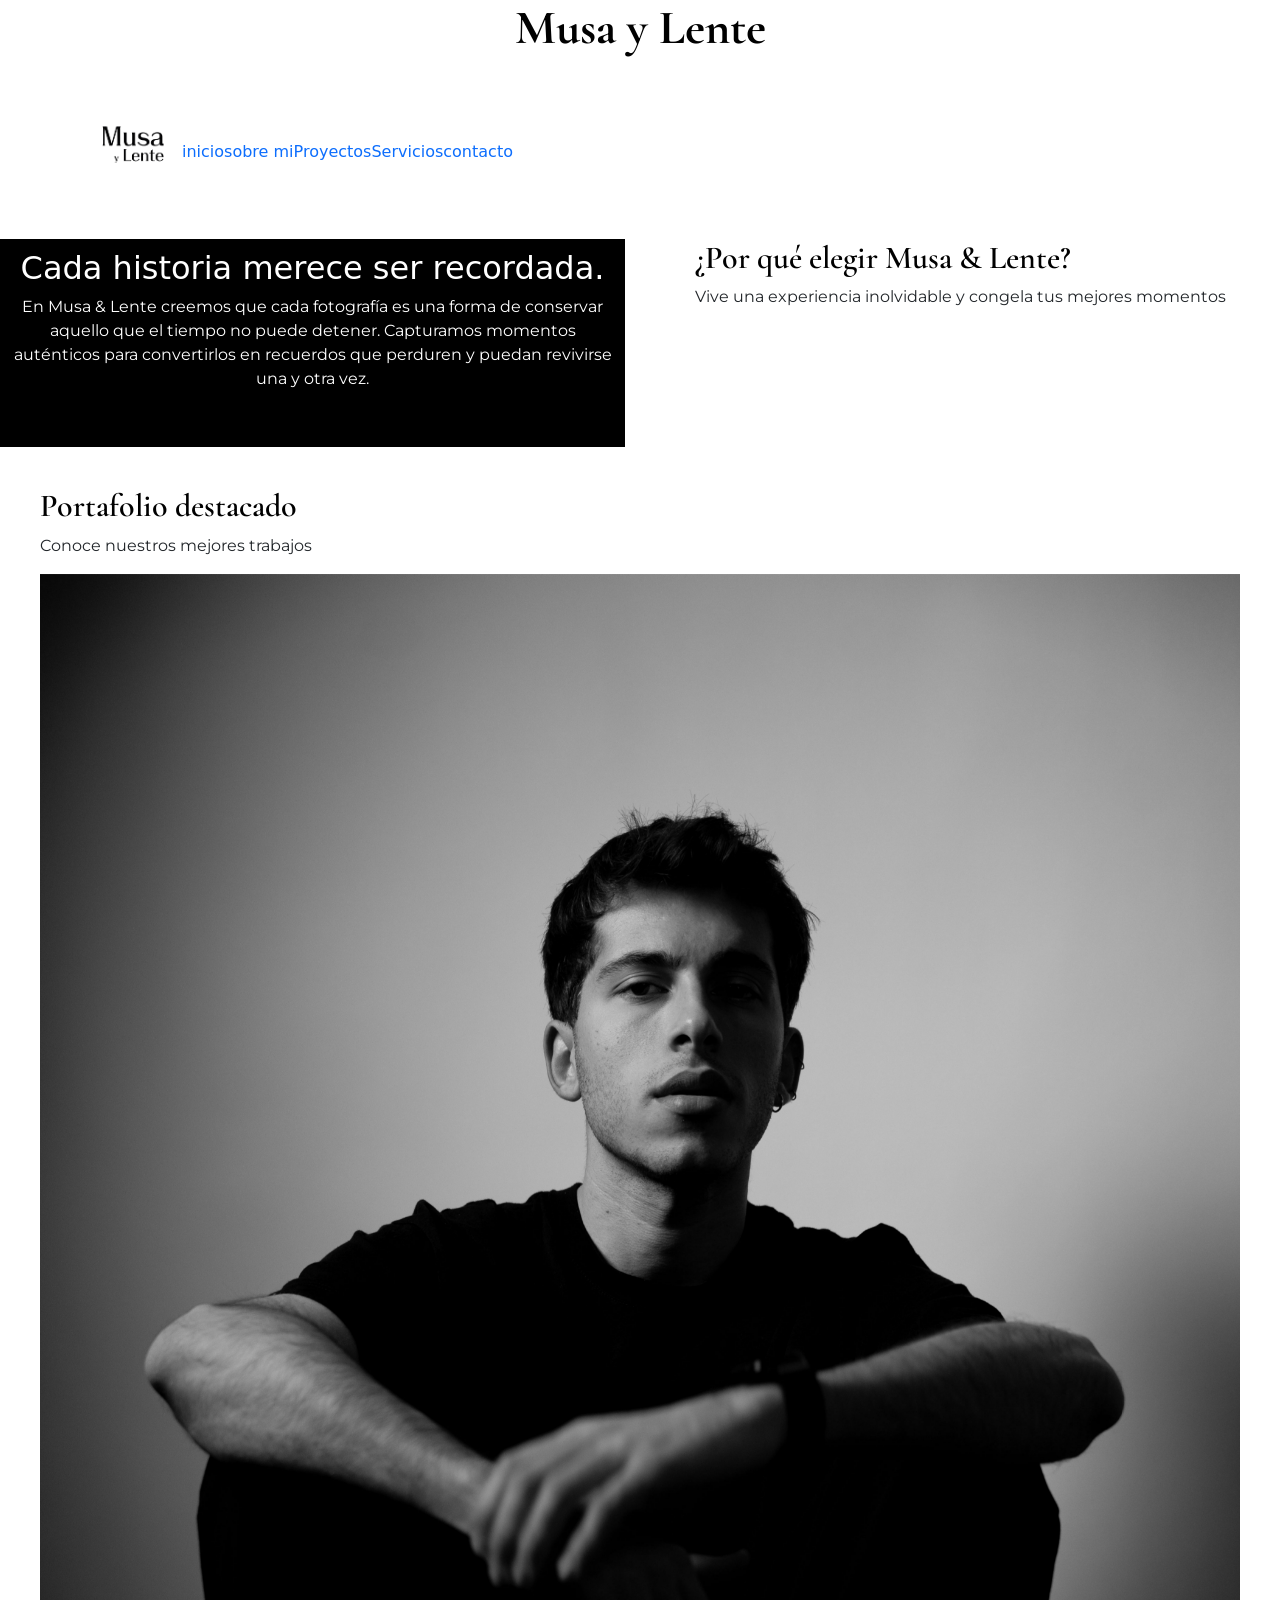
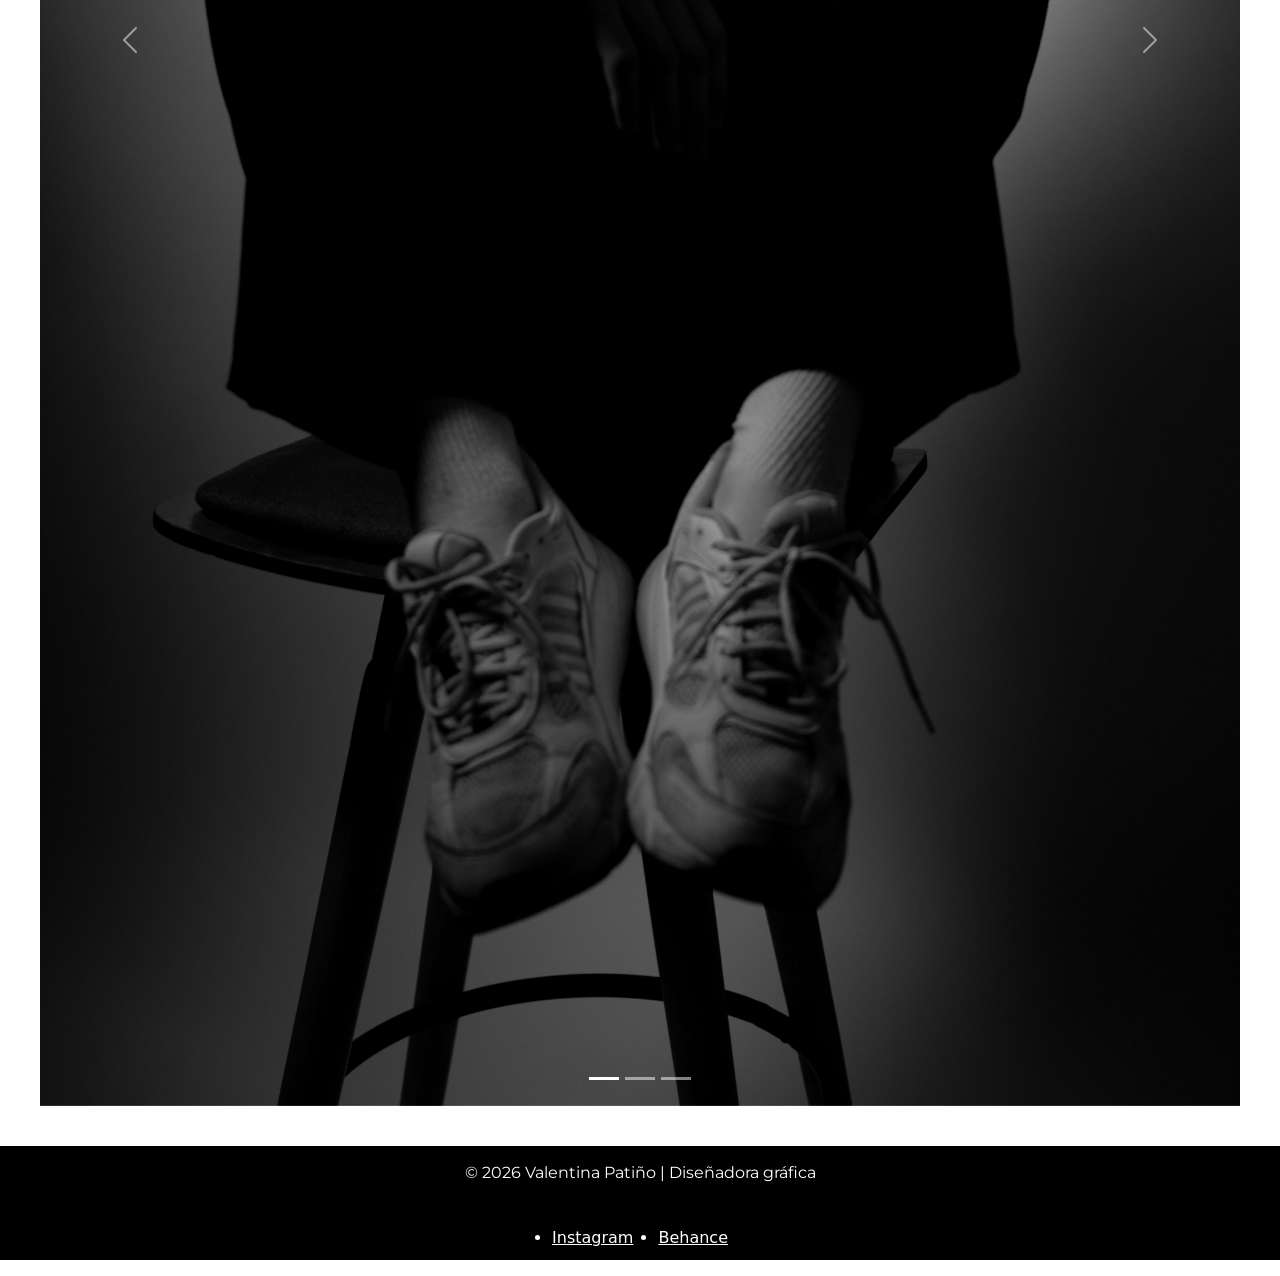
==== index.html @ d4f2c54f "feat: estructura inicial del proyecto con HTML, CSS e imagenes" ====
<!DOCTYPE html>
<html lang="en">
<head>
    <meta charset="UTF-8">
    <meta name="viewport" content="width=device-width, initial-scale=1.0">
    <title>Musa y Lente</title>
    <link rel="preconnect" href="https://fonts.googleapis.com">

    <link rel="preconnect" href="https://fonts.gstatic.com" crossorigin>

    <link href="https://fonts.googleapis.com/css2?family=Cormorant+Garamond:wght@500;700&family=Montserrat:wght@300;400;500&display=swap" rel="stylesheet">

    <link rel="stylesheet" href="css/styles.css">

      <link href="https://cdn.jsdelivr.net/npm/bootstrap@5.3.8/dist/css/bootstrap.min.css" rel="stylesheet">

</head>

<body>
     <header>
        <h1 class="titulos1">Musa y Lente</h1>

        <nav class="navegador navbar navbar-expand-lg">
    <div class="container">
        <figure>
            <img class="image-logo" src="./images/logo-png-musa-y-lente.png" alt="logotipo-musa-y-lente">
        </figure>

        <button class="navbar-toggler" type="button" data-bs-toggle="collapse" data-bs-target="#menuPrincipal" aria-controls="menuPrincipal" aria-expanded="false" aria-label="Abrir menú">
            <span class="navbar-toggler-icon"></span>
        </button>

        <div class="collapse navbar-collapse" id="menuPrincipal">
            <a class="links" href="#">inicio</a>
            <a class="links" href="pages/sobre-mi.html">sobre mi</a>
            <a class="links" href="pages/Proyectos.html">Proyectos</a>
            <a class="links" href="pages/servicios.html">Servicios</a>
            <a class="links" href="pages/contacto.html">contacto</a>
        </div>
    </div>
</nav>
    </header>

    <main class="cuerpo">
    
        <div class="filas-columnas">
            <section class="sobre-mi container">
                <h2 class="titulos2-">Cada historia merece ser recordada.</h2>

                <p class="parrafo">En Musa & Lente creemos que cada fotografía es una forma de conservar 
                aquello que el tiempo no puede detener. Capturamos momentos auténticos 
                para convertirlos en recuerdos que perduren y puedan revivirse una y otra vez.</p>
            
            </section>

            <section class="por-que">
                <h2 class="titulos2">¿Por qué elegir Musa & Lente?</h2>
                <p class="parrafo">Vive una experiencia inolvidable y congela tus mejores momentos</p>
            </section>

        </div>
        

        <section class="portafolio">
            <h2 class="titulos2">Portafolio destacado</h2>
            <p class="parrafo">Conoce nuestros mejores trabajos</p>

            <div id="carouselPortafolio" class="carousel slide" data-bs-ride="carousel">

        <div class="carousel-indicators">
            <button type="button" data-bs-target="#carouselPortafolio" data-bs-slide-to="0" class="active" aria-current="true" aria-label="Foto 1"></button>
            <button type="button" data-bs-target="#carouselPortafolio" data-bs-slide-to="1" aria-label="Foto 2"></button>
            <button type="button" data-bs-target="#carouselPortafolio" data-bs-slide-to="2" aria-label="Foto 3"></button>
        </div>

        <div class="carousel-inner">
            <div class="carousel-item active">
                <img src="./images/bootstrap/portafolio-1.jpg" class="d-block w-100" alt="Trabajo de fotografía 1">
            </div>
            <div class="carousel-item">
                <img src="./images/bootstrap/portafolio-2.jpg" class="d-block w-100" alt="Trabajo de fotografía 2">
            </div>
            <div class="carousel-item">
                <img src="./images/bootstrap/portafolio-3.jpg" class="d-block w-100" alt="Trabajo de fotografía 3">
            </div>
        </div>

        <button class="carousel-control-prev" type="button" data-bs-target="#carouselPortafolio" data-bs-slide="prev">
            <span class="carousel-control-prev-icon" aria-hidden="true"></span>
            <span class="visually-hidden">Anterior</span>
        </button>
        <button class="carousel-control-next" type="button" data-bs-target="#carouselPortafolio" data-bs-slide="next">
            <span class="carousel-control-next-icon" aria-hidden="true"></span>
            <span class="visually-hidden">Siguiente</span>
        </button>

    </div>
        </section>
        
    </main>
    
    <footer class="final">
        <p class="parrafo-footer">© 2026 Valentina Patiño | Diseñadora gráfica</p>
        
        <ul class="lista-footer">
            <li><a class="fuente" href="https://www.instagram.com/val.disenadora?igsh=cDUwOTBrMHZ0eHVt&utm_source=qr">Instagram</a></li>
            <li><a class="fuente" href="https://www.behance.net/lauravpatio">Behance</a></li>
        </ul>
    </footer>

<script src="https://cdn.jsdelivr.net/npm/bootstrap@5.3.8/dist/js/bootstrap.bundle.min.js"></script>
</body>
</html>
---- css/styles.css ----
/*selector {
    propiedad: valor
}*/

/* ===== BASE / RESET ===== */
* {
    margin: 0;
    padding: 0;
    box-sizing: border-box;
}

/* ===== HEADER / NAVBAR ===== */
.image-logo {
    width: 100px;
    height: auto;
}

.titulos1 {
    font-family: "Cormorant Garamond", serif;
    font-size: 3rem;
    font-weight: 700;
    color: #000000;
    text-align: center;
}

.navegador {
    text-align: center;
    display: flex;
    gap: 20px;
    justify-content: space-between;
    align-items: center;
    padding: 0 40px;
}

.links {
    list-style: none;
    text-decoration: none;
    transition: color 0.3s ease, background-color 0.3s ease;
}

.links:hover {
    color: #E8E2DA;
}

.links:focus {
    outline: 2px solid #E8E2DA;
    outline-offset: 2px;
}

.links:active {
    color: #000000;
}

/* ===== MAIN ===== */
.parrafo {
    font-family: "Montserrat", sans-serif;
    font-size: 1rem;
    font-weight: 400;
}

.parrafo-servicios {
    color: #FFFFFF;
    font-family: "Montserrat", sans-serif;
    font-size: 1rem;
    font-weight: 400;
}

.titulos2 {
    font-family: "Cormorant Garamond", serif;
    font-size: 2rem;
    font-weight: 600;
    color: #000000;
}

.titulos2-, .titulos2-servicios {
    color: #FFFFFF;
}

.titulos2-servicios {
    padding: 30px;
}

.titulos2serv {
    font-family: "Cormorant Garamond", serif;
    font-size: 2rem;
    font-weight: 600;
    color: #E8E2DA;
    margin: 20px;
}

.inicio-servicios {
    background-color: #E8E2DA;
}

.sobre-mi, .final {
    background-color: #000000;
    color: #FFFFFF;
}

.presentacion {
    text-align: center;
    margin: 30px;
}

.fotografa {
    background-color: #000000;
    color: #FFFFFF;
    padding: 30px;
}

.nuestra-esencia {
    margin: 20px;
}

.servicio {
    background-color: #000000;
    color: #FFFFFF;
}

.proyectos {
    text-align: center;
    margin: 50px;
}

.galeria- {
    padding: 40px;
    display: flex;
    align-items: center;
    gap: 30px;
}

.introduccion-servicios {
    text-align: center;
}

.contacto {
    text-align: center;
    margin: 30px;
}

.contactanos {
    text-align: center;
    margin: 30px;
}

.titulos3 {
    font-family: "Cormorant Garamond", serif;
    font-size: 28px;
    color: #FFFFFF;
    background-color: #000000;
}

.titulos3p {
    font-family: "Cormorant Garamond", serif;
    font-size: 28px;
    color: #FFFFFF;
    background-color: #000000;
    text-align: center;
    padding: 15px;
}

.descripcion {
    inline-size: none;
}

.image-proyecto {
    width: 300px;
    height: auto;
}

.sobre-mi, .por-que, .portafolio {
    margin-bottom: 40px;
}

.sobre-mi {
    padding: 10px 20px 40px;
    text-align: center;
}

.por-que, .portafolio {
    padding: 0 40px;
}

.formulario {
    display: flex;
    flex-direction: column;
    gap: 10px;
}

.servicio {
    margin: 40px;
    padding: 15px;
}

.filas-columnas {
    display: grid;
    grid-template-columns: 1fr;
    grid-template-areas:
        "sobre-mi"
        "por-que";
    gap: 30px;
}

.sobre-mi {
    grid-area: sobre-mi;
}

.por-que {
    grid-area: por-que;
}

.galeria- {
    display: grid;
    grid-template-columns: 1fr;
}

.body-servicios {
    background-image: linear-gradient(
        rgba(0, 0, 0, 0.8),
        rgba(0, 0, 0, 0.8)
    ), url(../images/fondo-body-page-servicios.jpg);
    background-size: cover;
    background-position: center;
    background-repeat: no-repeat;
}

.servicio {
    background-color: transparent;
    background-image: linear-gradient(180deg, #000000);
}

/* ===== FOOTER ===== */
.final {
    text-align: center;
}

.fuente {
    color: #FFFFFF;
}

.parrafo-footer {
    font-family: "Montserrat", sans-serif;
    font-size: 1rem;
    font-weight: 400;
    padding: 15px 0px;
}

.lista-footer {
    justify-content: center;
    display: flex;
    gap: 25px;
    padding: 10px 0px;
}

/* ===== MEDIA QUERIES ===== */
@media (min-width: 1024px) {
    .filas-columnas {
        grid-template-columns: 1fr 1fr;
        grid-template-areas:
            "sobre-mi por-que";
    }
}

@media (min-width: 1024px) {
    .galeria- {
        grid-template-columns: 1fr 1fr 3fr;
        grid-template-areas:
            "imagen1 imagen2 texto";
    }
    .foto-uno {
        grid-area: imagen1;
    }
    .foto-dos {
        grid-area: imagen2;
    }
    .descripcion-proyecto {
        grid-area: texto;
    }
    .descripcion-eventos {
        grid-area: texto;
    }
    .galeria-sesiones {
        grid-template-columns: 3fr 1fr 1fr;
        grid-template-areas:
            "texto imagen1 imagen2";
    }
    .descripcion-sesiones {
        grid-area: texto;
    }
    .foto-unos {
        grid-area: imagen1;
    }
    .foto-doss {
        grid-area: imagen2;
    }
}
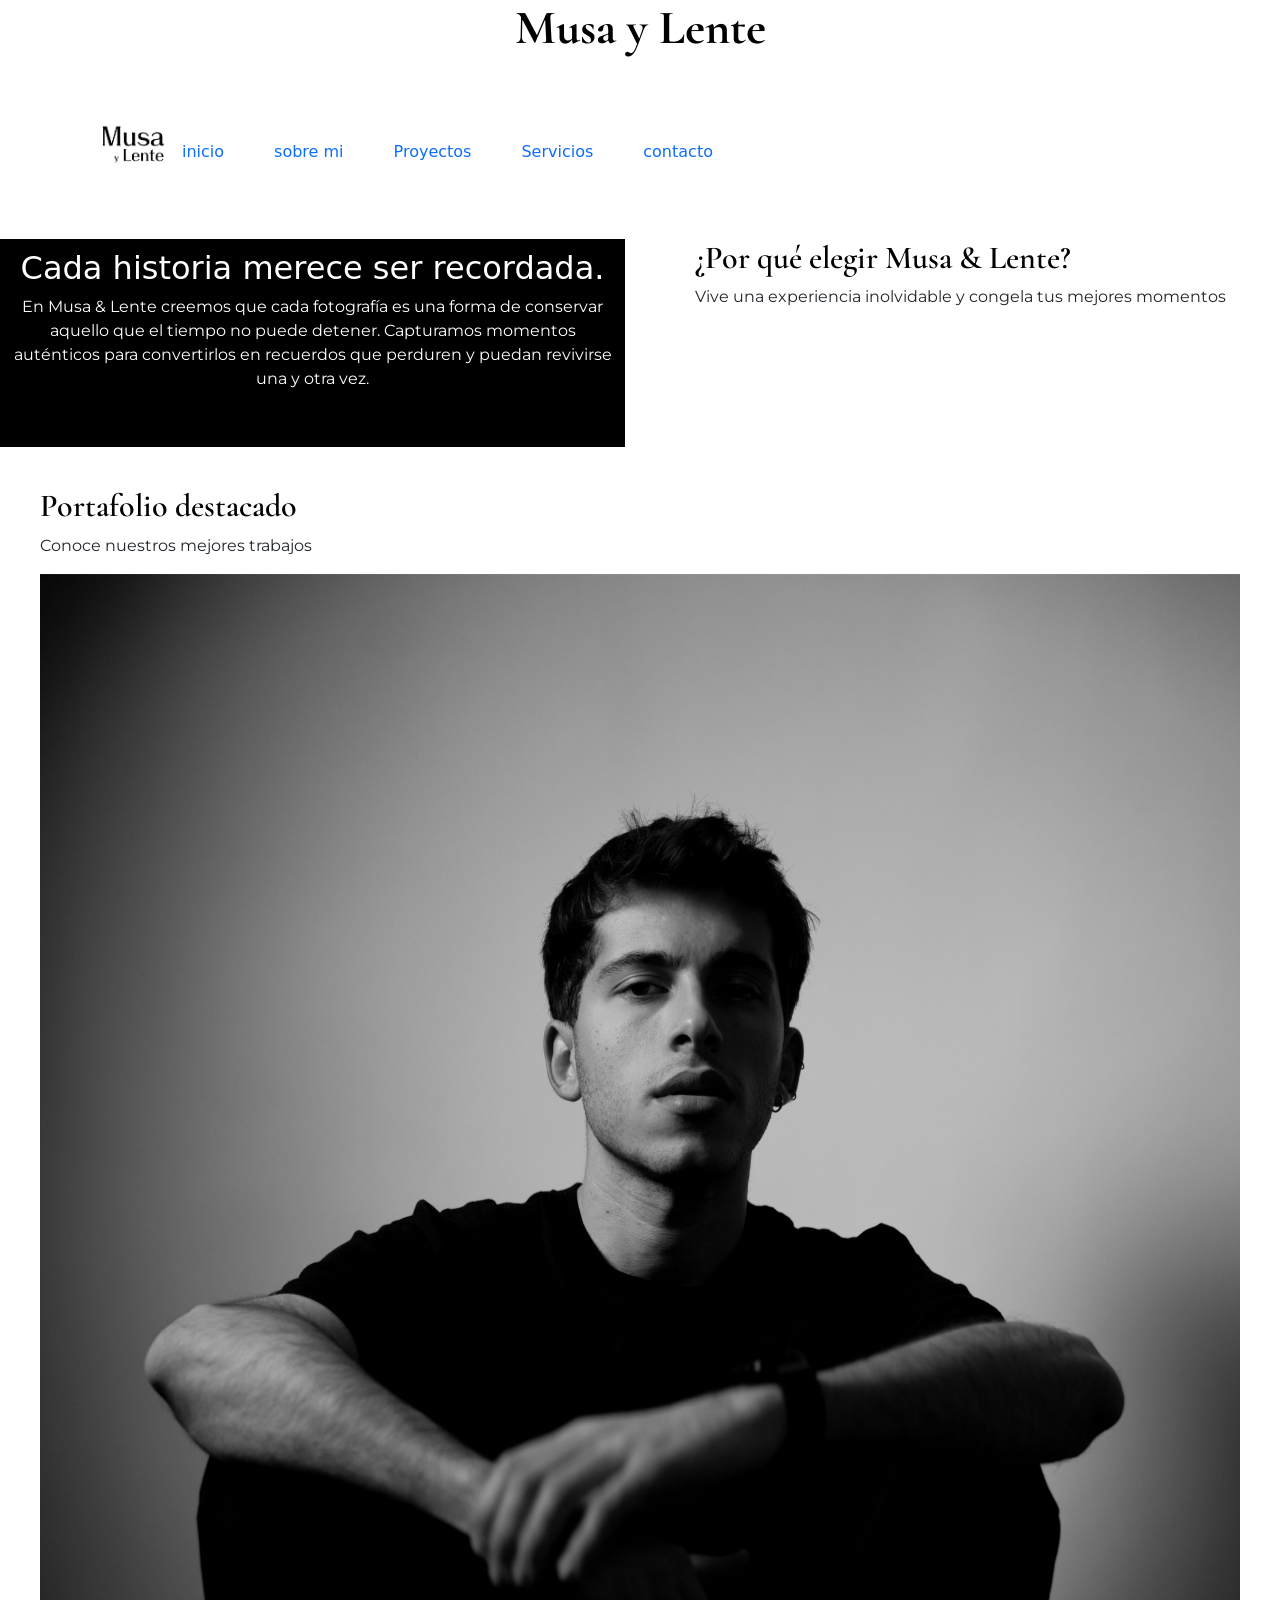
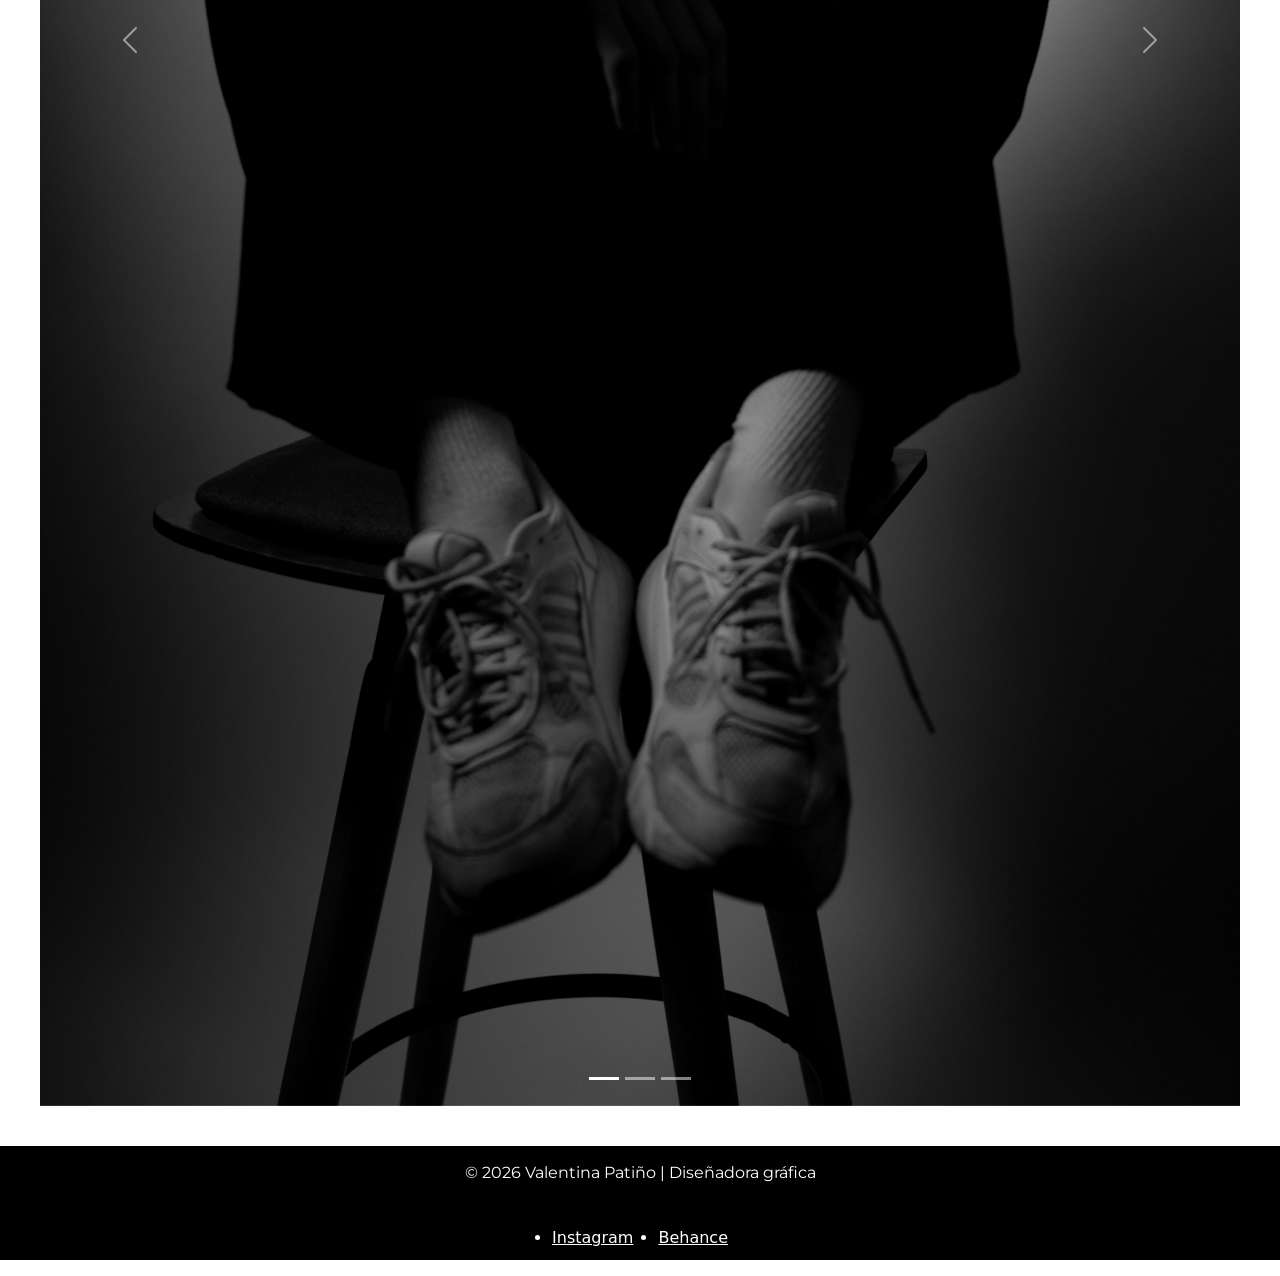
==== commit 715c4b05: "docs: agrega README con enlace al sitio publicado y corrige rutas y responsive" ====
--- a/index.html
+++ b/index.html
@@ -33,7 +33,7 @@
         <div class="collapse navbar-collapse" id="menuPrincipal">
             <a class="links" href="#">inicio</a>
             <a class="links" href="pages/sobre-mi.html">sobre mi</a>
-            <a class="links" href="pages/Proyectos.html">Proyectos</a>
+            <a class="links" href="pages/proyectos.html">Proyectos</a>
             <a class="links" href="pages/servicios.html">Servicios</a>
             <a class="links" href="pages/contacto.html">contacto</a>
         </div>
--- a/css/styles.css
+++ b/css/styles.css
@@ -250,6 +250,13 @@
     display: flex;
     gap: 25px;
     padding: 10px 0px;
+
+}
+
+.navbar-collapse {
+    display: flex;
+    gap: 50px;
+    align-items: center;
 }
 
 /* ===== MEDIA QUERIES ===== */
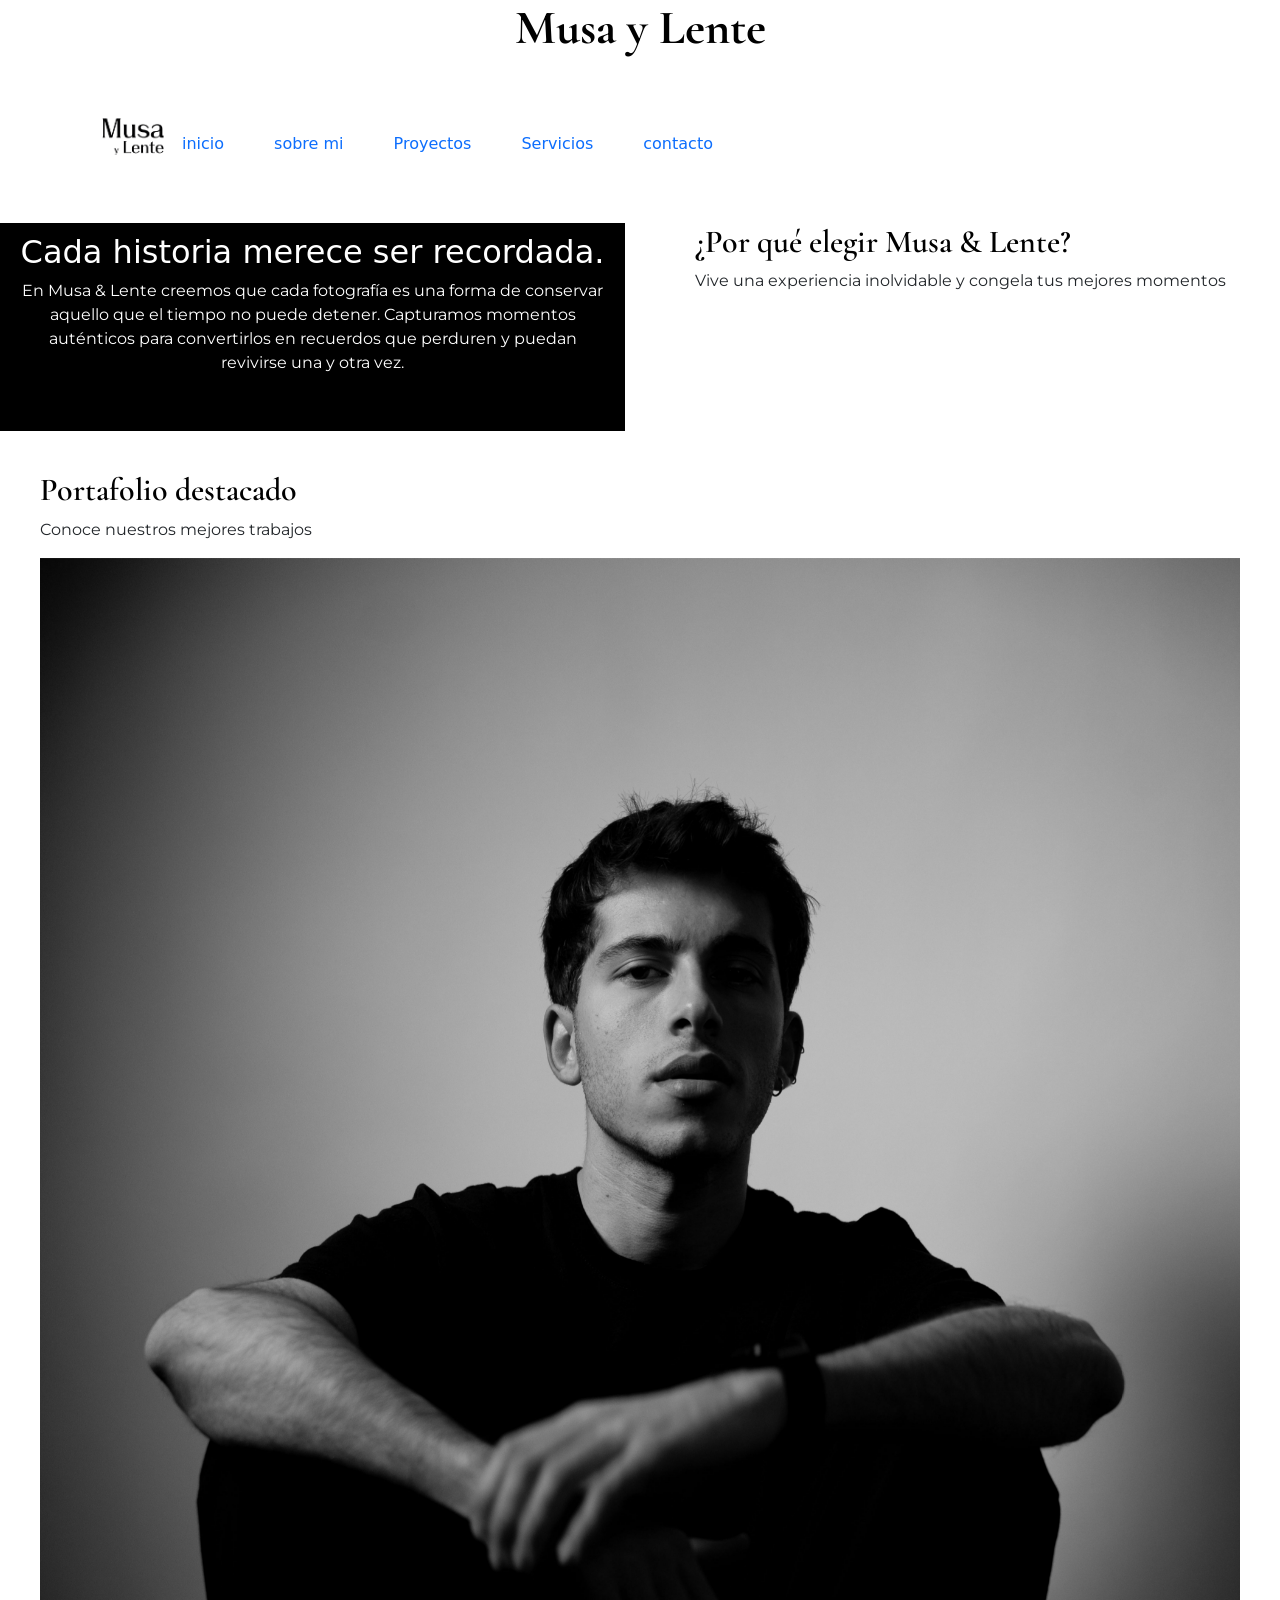
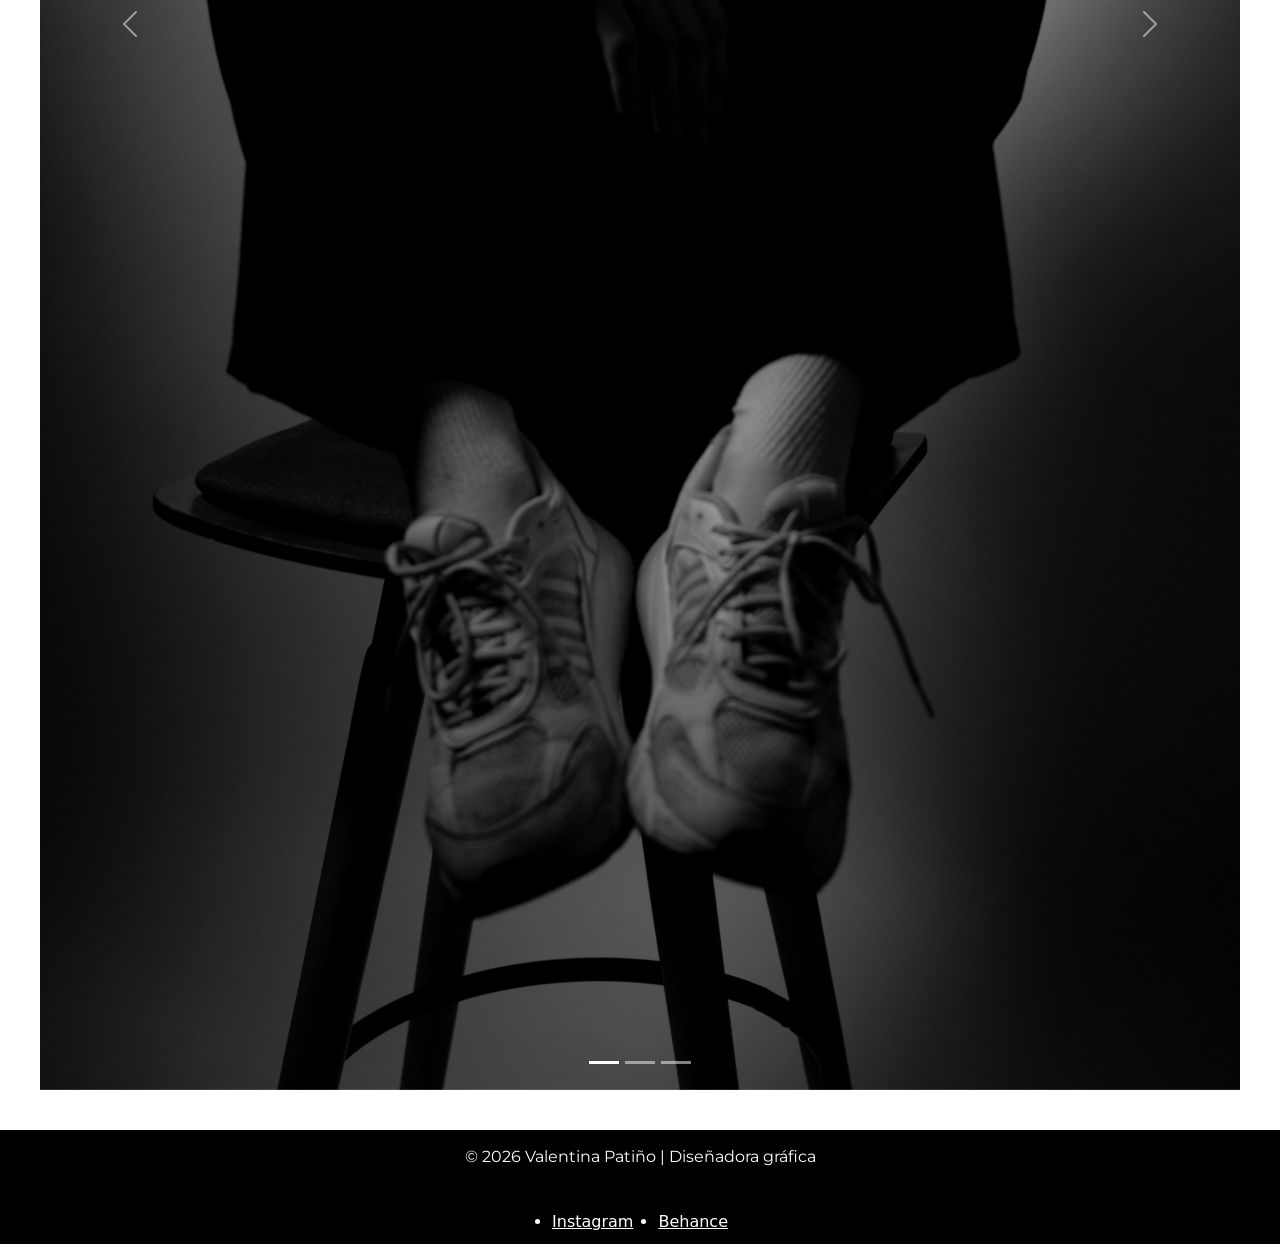
==== commit 9a83c30f: "feat: agrega animaciones con AOS y transition, mixin y extend en SCSS" ====
--- a/index.html
+++ b/index.html
@@ -1,5 +1,5 @@
 <!DOCTYPE html>
-<html lang="en">
+<html lang="es">
 <head>
     <meta charset="UTF-8">
     <meta name="viewport" content="width=device-width, initial-scale=1.0">
@@ -12,8 +12,9 @@
 
     <link rel="stylesheet" href="css/styles.css">
 
-      <link href="https://cdn.jsdelivr.net/npm/bootstrap@5.3.8/dist/css/bootstrap.min.css" rel="stylesheet">
+    <link href="https://cdn.jsdelivr.net/npm/bootstrap@5.3.8/dist/css/bootstrap.min.css" rel="stylesheet">
 
+    <link href="https://cdn.jsdelivr.net/npm/aos@2.3.1/dist/aos.css" rel="stylesheet">
 </head>
 
 <body>
@@ -44,7 +45,7 @@
     <main class="cuerpo">
     
         <div class="filas-columnas">
-            <section class="sobre-mi container">
+            <section class="sobre-mi container" data-aos="fade-up" data-aos-delay="200">
                 <h2 class="titulos2-">Cada historia merece ser recordada.</h2>
 
                 <p class="parrafo">En Musa & Lente creemos que cada fotografía es una forma de conservar 
@@ -53,7 +54,7 @@
             
             </section>
 
-            <section class="por-que">
+            <section class="por-que" data-aos="fade-up">
                 <h2 class="titulos2">¿Por qué elegir Musa & Lente?</h2>
                 <p class="parrafo">Vive una experiencia inolvidable y congela tus mejores momentos</p>
             </section>
@@ -61,7 +62,7 @@
         </div>
         
 
-        <section class="portafolio">
+        <section class="portafolio" data-aos="fade-in">
             <h2 class="titulos2">Portafolio destacado</h2>
             <p class="parrafo">Conoce nuestros mejores trabajos</p>
 
@@ -75,13 +76,13 @@
 
         <div class="carousel-inner">
             <div class="carousel-item active">
-                <img src="./images/bootstrap/portafolio-1.jpg" class="d-block w-100" alt="Trabajo de fotografía 1">
+                <img src="./images/bootstrap/portafolio-1.jpg" class="d-block w-100" alt="Trabajo de fotografía 1" data-aos="zoom-in">
             </div>
             <div class="carousel-item">
-                <img src="./images/bootstrap/portafolio-2.jpg" class="d-block w-100" alt="Trabajo de fotografía 2">
+                <img src="./images/bootstrap/portafolio-2.jpg" class="d-block w-100" alt="Trabajo de fotografía 2" data-aos="zoom-in">
             </div>
             <div class="carousel-item">
-                <img src="./images/bootstrap/portafolio-3.jpg" class="d-block w-100" alt="Trabajo de fotografía 3">
+                <img src="./images/bootstrap/portafolio-3.jpg" class="d-block w-100" alt="Trabajo de fotografía 3" data-aos="zoom-in">
             </div>
         </div>
 
@@ -109,5 +110,13 @@
     </footer>
 
 <script src="https://cdn.jsdelivr.net/npm/bootstrap@5.3.8/dist/js/bootstrap.bundle.min.js"></script>
+<script src="https://cdn.jsdelivr.net/npm/aos@2.3.1/dist/aos.js"></script>
+<script>
+    AOS.init({
+        duration: 1200,
+        easing: 'ease-in-out',
+        once: true
+    });
+</script>
 </body>
 </html>
--- a/css/styles.css
+++ b/css/styles.css
@@ -1,303 +1,250 @@
-/*selector {
-    propiedad: valor
-}*/
-
-/* ===== BASE / RESET ===== */
 * {
-    margin: 0;
-    padding: 0;
-    box-sizing: border-box;
-}
-
-/* ===== HEADER / NAVBAR ===== */
-.image-logo {
-    width: 100px;
-    height: auto;
-}
-
-.titulos1 {
-    font-family: "Cormorant Garamond", serif;
-    font-size: 3rem;
-    font-weight: 700;
-    color: #000000;
-    text-align: center;
-}
-
-.navegador {
-    text-align: center;
-    display: flex;
-    gap: 20px;
-    justify-content: space-between;
-    align-items: center;
-    padding: 0 40px;
-}
-
-.links {
-    list-style: none;
-    text-decoration: none;
-    transition: color 0.3s ease, background-color 0.3s ease;
-}
-
-.links:hover {
-    color: #E8E2DA;
-}
-
-.links:focus {
-    outline: 2px solid #E8E2DA;
-    outline-offset: 2px;
-}
-
-.links:active {
-    color: #000000;
-}
-
-/* ===== MAIN ===== */
+  margin: 0;
+  padding: 0;
+  box-sizing: border-box;
+}
+
+.titulos2 {
+  font-family: "Cormorant Garamond", serif;
+  font-size: 2rem;
+  font-weight: 600;
+  color: #000000;
+}
+
+.titulos2-, .titulos2-servicios {
+  color: #FFFFFF;
+}
+
+.titulos2-servicios {
+  padding: 30px;
+}
+
+.titulos2serv {
+  font-family: "Cormorant Garamond", serif;
+  font-size: 2rem;
+  font-weight: 600;
+  color: #E8E2DA;
+  margin: 20px;
+}
+
+.titulos3 {
+  font-family: "Cormorant Garamond", serif;
+  font-size: 28px;
+  color: #FFFFFF;
+  background-color: #000000;
+}
+
+.titulos3p {
+  font-family: "Cormorant Garamond", serif;
+  font-size: 28px;
+  color: #FFFFFF;
+  background-color: #000000;
+  text-align: center;
+  padding: 15px;
+}
+
 .parrafo {
-    font-family: "Montserrat", sans-serif;
-    font-size: 1rem;
-    font-weight: 400;
+  font-family: "Montserrat", sans-serif;
+  font-size: 1rem;
+  font-weight: 400;
 }
 
 .parrafo-servicios {
-    color: #FFFFFF;
-    font-family: "Montserrat", sans-serif;
-    font-size: 1rem;
-    font-weight: 400;
-}
-
-.titulos2 {
-    font-family: "Cormorant Garamond", serif;
-    font-size: 2rem;
-    font-weight: 600;
-    color: #000000;
-}
-
-.titulos2-, .titulos2-servicios {
-    color: #FFFFFF;
-}
-
-.titulos2-servicios {
-    padding: 30px;
-}
-
-.titulos2serv {
-    font-family: "Cormorant Garamond", serif;
-    font-size: 2rem;
-    font-weight: 600;
-    color: #E8E2DA;
-    margin: 20px;
-}
-
-.inicio-servicios {
-    background-color: #E8E2DA;
-}
-
-.sobre-mi, .final {
-    background-color: #000000;
-    color: #FFFFFF;
-}
-
-.presentacion {
-    text-align: center;
-    margin: 30px;
-}
-
-.fotografa {
-    background-color: #000000;
-    color: #FFFFFF;
-    padding: 30px;
+  color: #FFFFFF;
+  font-family: "Montserrat", sans-serif;
+  font-size: 1rem;
+  font-weight: 400;
+}
+
+header .titulos1 {
+  font-family: "Cormorant Garamond", serif;
+  font-size: 3rem;
+  font-weight: 700;
+  color: #000000;
+  text-align: center;
+  background-color: transparent;
+}
+header.inicio-servicios {
+  background-color: #E8E2DA;
+}
+header .navegador {
+  text-align: center;
+  display: flex;
+  gap: 20px;
+  justify-content: space-between;
+  align-items: center;
+  padding: 0 40px;
+}
+header .navegador .image-logo {
+  width: 100px;
+  height: auto;
+}
+header .navegador .navbar-collapse {
+  display: flex;
+  gap: 50px;
+  align-items: center;
+}
+header .navegador .links {
+  list-style: none;
+  text-decoration: none;
+  transition: color 0.3s ease, background-color 0.3s ease;
+}
+header .navegador .links:hover {
+  color: #E8E2DA;
+}
+header .navegador .links:focus {
+  outline: 2px solid #E8E2DA;
+  outline-offset: 2px;
+}
+header .navegador .links:active {
+  color: #000000;
+}
+
+main .filas-columnas {
+  display: grid;
+  grid-template-columns: 1fr;
+  grid-template-areas: "sobre-mi" "por-que";
+  gap: 30px;
+}
+main .filas-columnas .sobre-mi {
+  grid-area: sobre-mi;
+}
+main .filas-columnas .por-que {
+  grid-area: por-que;
+}
+@media (min-width: 1024px) {
+  main .filas-columnas {
+    grid-template-columns: 1fr 1fr;
+    grid-template-areas: "sobre-mi por-que";
+  }
+}
+main .sobre-mi {
+  background-color: #000000;
+  color: #FFFFFF;
+  padding: 10px 20px 40px;
+  text-align: center;
+  margin-bottom: 40px;
+}
+main .por-que {
+  padding: 0 40px;
+  margin-bottom: 40px;
+}
+main .portafolio {
+  padding: 0 40px;
+  margin-bottom: 40px;
+}
+main .galeria- {
+  display: grid;
+  grid-template-columns: 1fr;
+  padding: 40px;
+  gap: 30px;
+  align-items: center;
+}
+@media (min-width: 1024px) {
+  main .galeria- {
+    grid-template-columns: 1fr 1fr 3fr;
+    grid-template-areas: "imagen1 imagen2 texto";
+  }
+  main .galeria- .foto-uno {
+    grid-area: imagen1;
+  }
+  main .galeria- .foto-dos {
+    grid-area: imagen2;
+  }
+  main .galeria- .descripcion-proyecto {
+    grid-area: texto;
+  }
+  main .galeria- .descripcion-eventos {
+    grid-area: texto;
+  }
+}
+@media (min-width: 1024px) {
+  main .galeria-sesiones {
+    grid-template-columns: 3fr 1fr 1fr;
+    grid-template-areas: "texto imagen1 imagen2";
+  }
+  main .galeria-sesiones .descripcion-sesiones {
+    grid-area: texto;
+  }
+  main .galeria-sesiones .foto-unos {
+    grid-area: imagen1;
+  }
+  main .galeria-sesiones .foto-doss {
+    grid-area: imagen2;
+  }
+}
+main .descripcion {
+  inline-size: none;
+}
+main.body-servicios {
+  background-image: linear-gradient(rgba(0, 0, 0, 0.8), rgba(0, 0, 0, 0.8)), url(../images/fondo-body-page-servicios.jpg);
+  background-size: cover;
+  background-position: center;
+  background-repeat: no-repeat;
+}
+main .fotografa {
+  background-color: #000000;
+  color: #FFFFFF;
+  padding: 30px;
+}
+main .formulario {
+  display: flex;
+  flex-direction: column;
+  gap: 10px;
+}
+
+footer {
+  background-color: #000000;
+  color: #FFFFFF;
+  text-align: center;
+}
+footer .fuente {
+  color: #FFFFFF;
+}
+footer .lista-footer {
+  justify-content: center;
+  display: flex;
+  gap: 25px;
+  padding: 10px 0px;
+}
+footer .parrafo-footer {
+  font-family: "Montserrat", sans-serif;
+  font-size: 1rem;
+  font-weight: 400;
+  padding: 15px 0px;
+}
+
+.presentacion,
+.proyectos,
+.contacto,
+.contactanos {
+  text-align: center;
+  margin: 30px;
+}
+
+.proyectos {
+  margin: 50px;
 }
 
 .nuestra-esencia {
-    margin: 20px;
+  margin: 20px;
+}
+
+.introduccion-servicios {
+  text-align: center;
 }
 
 .servicio {
-    background-color: #000000;
-    color: #FFFFFF;
-}
-
-.proyectos {
-    text-align: center;
-    margin: 50px;
-}
-
-.galeria- {
-    padding: 40px;
-    display: flex;
-    align-items: center;
-    gap: 30px;
-}
-
-.introduccion-servicios {
-    text-align: center;
-}
-
-.contacto {
-    text-align: center;
-    margin: 30px;
-}
-
-.contactanos {
-    text-align: center;
-    margin: 30px;
-}
-
-.titulos3 {
-    font-family: "Cormorant Garamond", serif;
-    font-size: 28px;
-    color: #FFFFFF;
-    background-color: #000000;
-}
-
-.titulos3p {
-    font-family: "Cormorant Garamond", serif;
-    font-size: 28px;
-    color: #FFFFFF;
-    background-color: #000000;
-    text-align: center;
-    padding: 15px;
-}
-
-.descripcion {
-    inline-size: none;
+  background-color: transparent;
+  background-image: linear-gradient(180deg, #000000);
+  color: #FFFFFF;
+  margin: 40px;
+  padding: 15px;
 }
 
 .image-proyecto {
-    width: 300px;
-    height: auto;
-}
-
-.sobre-mi, .por-que, .portafolio {
-    margin-bottom: 40px;
-}
-
-.sobre-mi {
-    padding: 10px 20px 40px;
-    text-align: center;
-}
-
-.por-que, .portafolio {
-    padding: 0 40px;
-}
-
-.formulario {
-    display: flex;
-    flex-direction: column;
-    gap: 10px;
-}
-
-.servicio {
-    margin: 40px;
-    padding: 15px;
-}
-
-.filas-columnas {
-    display: grid;
-    grid-template-columns: 1fr;
-    grid-template-areas:
-        "sobre-mi"
-        "por-que";
-    gap: 30px;
-}
-
-.sobre-mi {
-    grid-area: sobre-mi;
-}
-
-.por-que {
-    grid-area: por-que;
-}
-
-.galeria- {
-    display: grid;
-    grid-template-columns: 1fr;
-}
-
-.body-servicios {
-    background-image: linear-gradient(
-        rgba(0, 0, 0, 0.8),
-        rgba(0, 0, 0, 0.8)
-    ), url(../images/fondo-body-page-servicios.jpg);
-    background-size: cover;
-    background-position: center;
-    background-repeat: no-repeat;
-}
-
-.servicio {
-    background-color: transparent;
-    background-image: linear-gradient(180deg, #000000);
-}
-
-/* ===== FOOTER ===== */
-.final {
-    text-align: center;
-}
-
-.fuente {
-    color: #FFFFFF;
-}
-
-.parrafo-footer {
-    font-family: "Montserrat", sans-serif;
-    font-size: 1rem;
-    font-weight: 400;
-    padding: 15px 0px;
-}
-
-.lista-footer {
-    justify-content: center;
-    display: flex;
-    gap: 25px;
-    padding: 10px 0px;
-
-}
-
-.navbar-collapse {
-    display: flex;
-    gap: 50px;
-    align-items: center;
-}
-
-/* ===== MEDIA QUERIES ===== */
-@media (min-width: 1024px) {
-    .filas-columnas {
-        grid-template-columns: 1fr 1fr;
-        grid-template-areas:
-            "sobre-mi por-que";
-    }
-}
-
-@media (min-width: 1024px) {
-    .galeria- {
-        grid-template-columns: 1fr 1fr 3fr;
-        grid-template-areas:
-            "imagen1 imagen2 texto";
-    }
-    .foto-uno {
-        grid-area: imagen1;
-    }
-    .foto-dos {
-        grid-area: imagen2;
-    }
-    .descripcion-proyecto {
-        grid-area: texto;
-    }
-    .descripcion-eventos {
-        grid-area: texto;
-    }
-    .galeria-sesiones {
-        grid-template-columns: 3fr 1fr 1fr;
-        grid-template-areas:
-            "texto imagen1 imagen2";
-    }
-    .descripcion-sesiones {
-        grid-area: texto;
-    }
-    .foto-unos {
-        grid-area: imagen1;
-    }
-    .foto-doss {
-        grid-area: imagen2;
-    }
-}+  width: 300px;
+  height: auto;
+}
+
+/*# sourceMappingURL=styles.css.map */
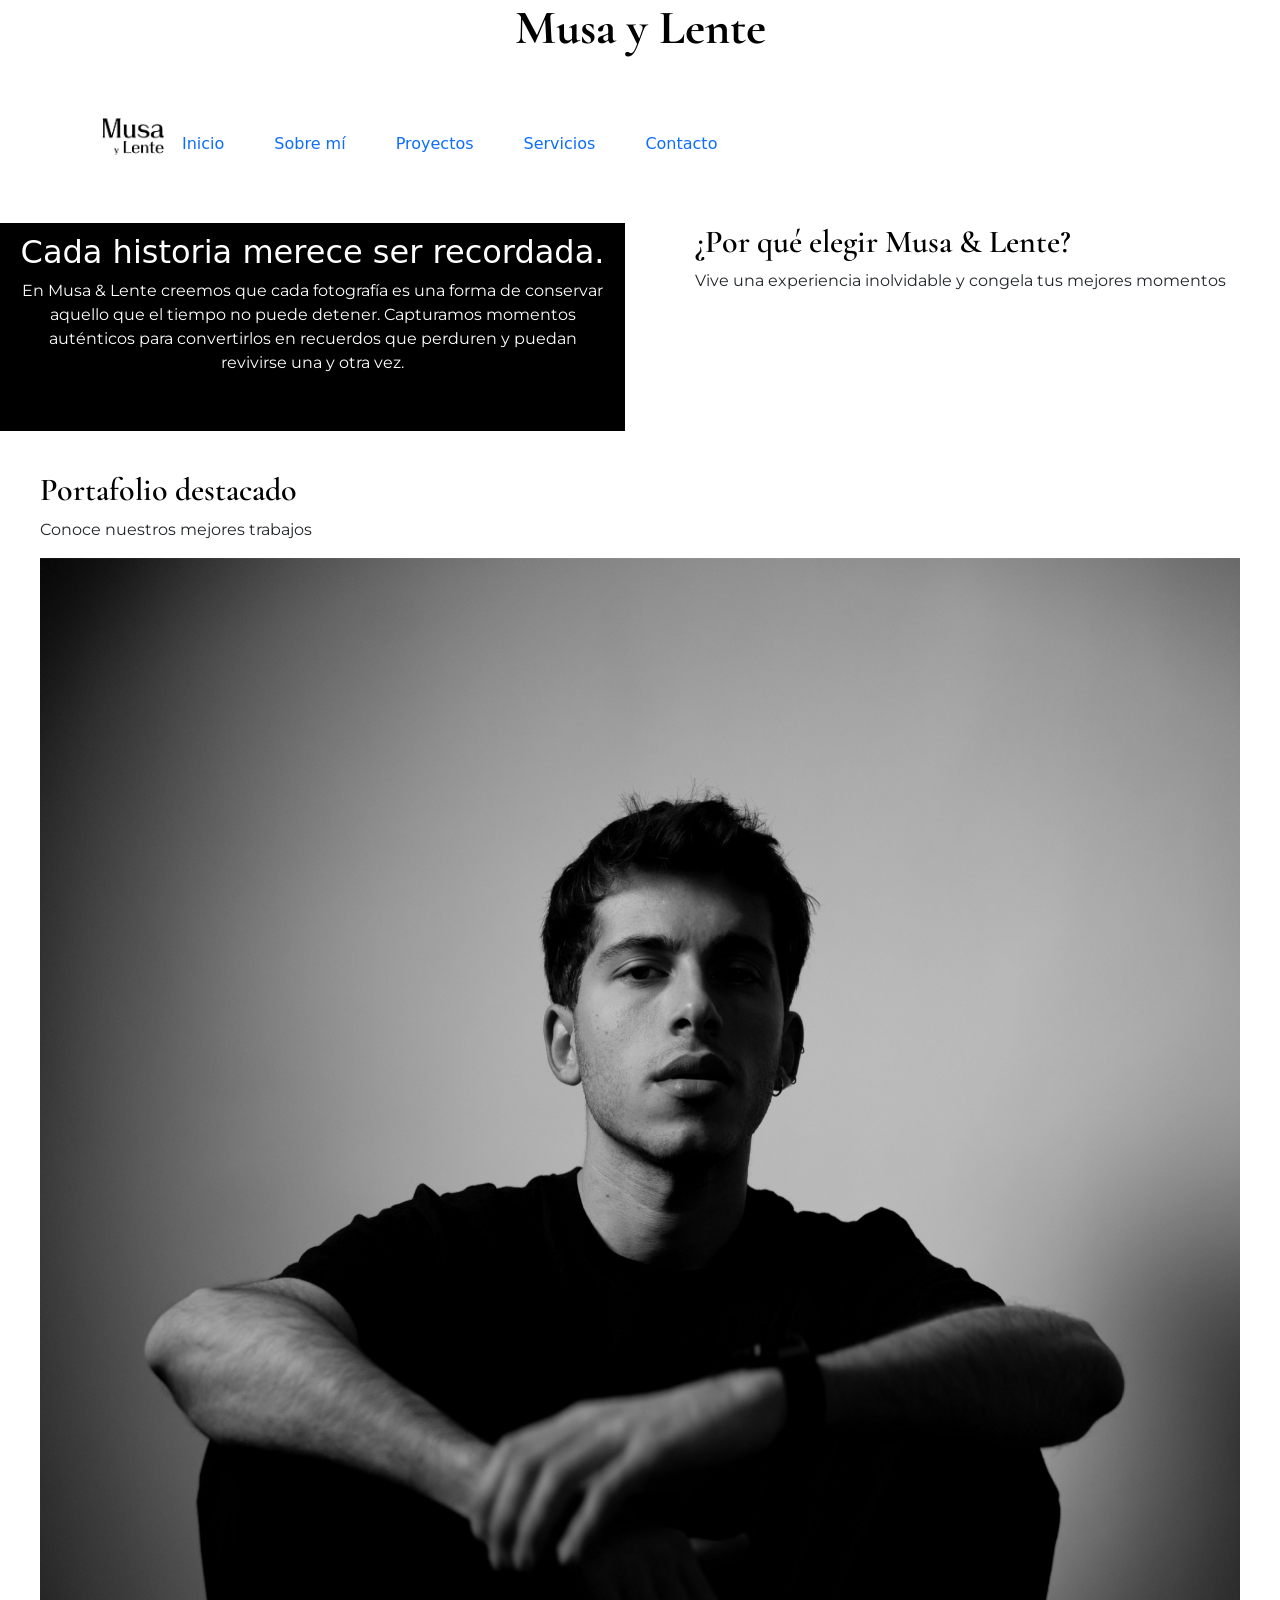
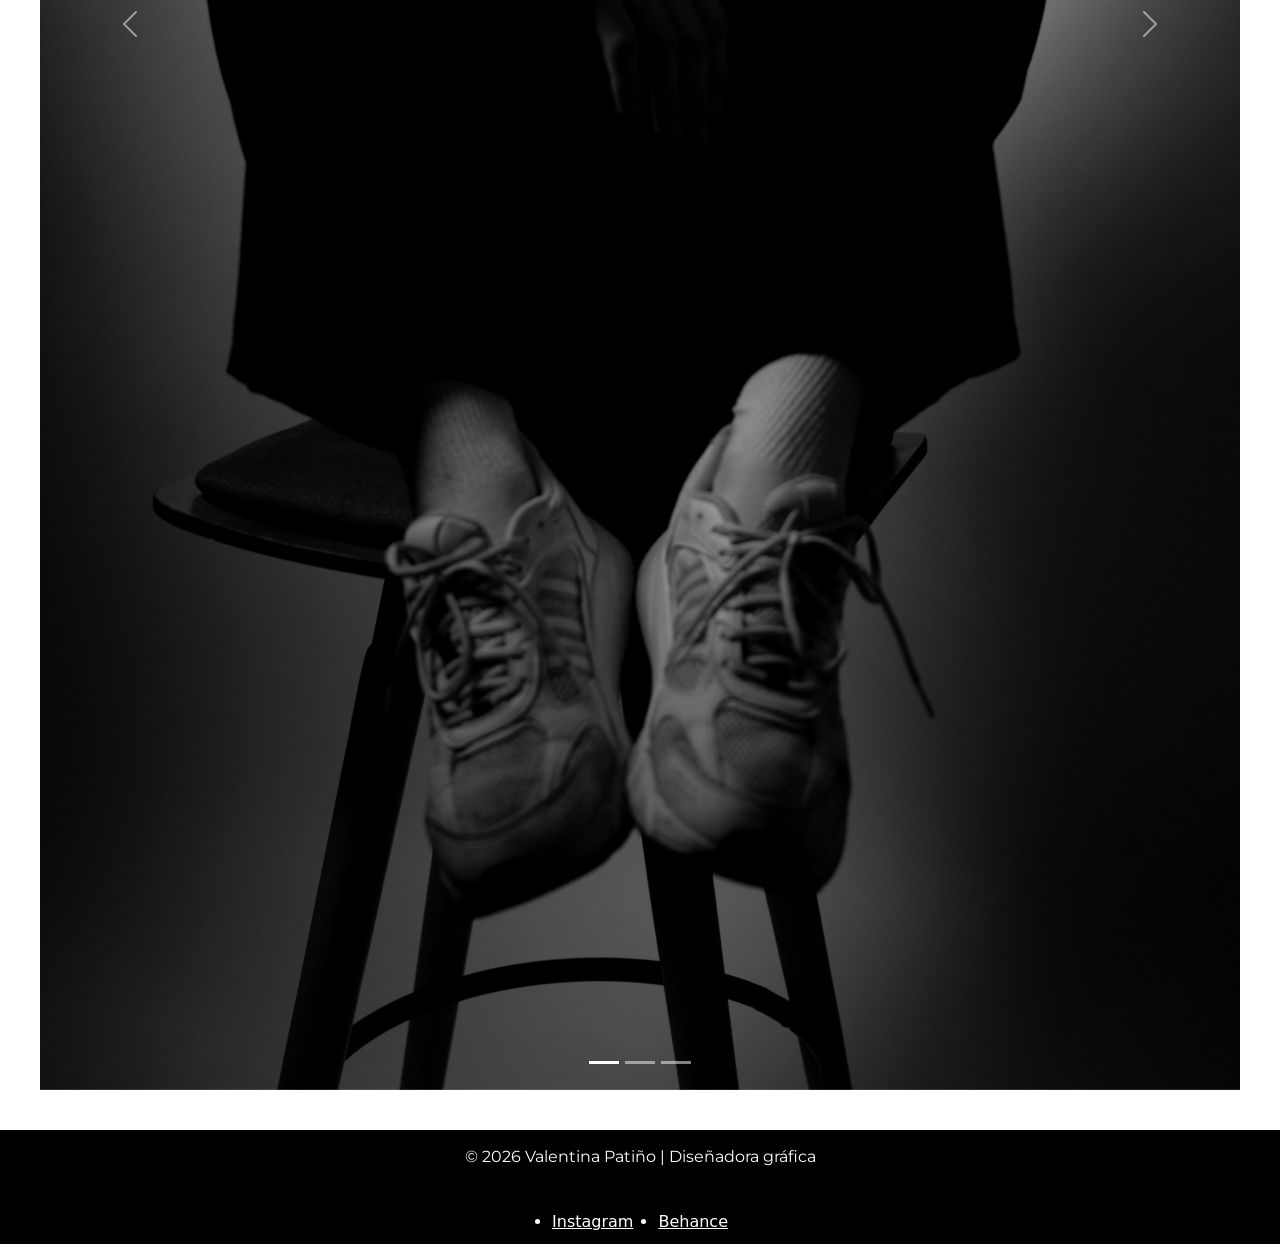
==== commit dbe8f74d: "fix: agrega meta charset y viewport, unifica nav, ajusta carrusel y formulario" ====
--- a/index.html
+++ b/index.html
@@ -10,7 +10,7 @@
 
     <link href="https://fonts.googleapis.com/css2?family=Cormorant+Garamond:wght@500;700&family=Montserrat:wght@300;400;500&display=swap" rel="stylesheet">
 
-    <link rel="stylesheet" href="css/styles.css">
+    <link rel="stylesheet" href="styles/styles.css">
 
     <link href="https://cdn.jsdelivr.net/npm/bootstrap@5.3.8/dist/css/bootstrap.min.css" rel="stylesheet">
 
@@ -24,7 +24,7 @@
         <nav class="navegador navbar navbar-expand-lg">
     <div class="container">
         <figure>
-            <img class="image-logo" src="./images/logo-png-musa-y-lente.png" alt="logotipo-musa-y-lente">
+            <img class="image-logo" src="./assets/logo-png-musa-y-lente.png" alt="logotipo-musa-y-lente">
         </figure>
 
         <button class="navbar-toggler" type="button" data-bs-toggle="collapse" data-bs-target="#menuPrincipal" aria-controls="menuPrincipal" aria-expanded="false" aria-label="Abrir menú">
@@ -32,11 +32,11 @@
         </button>
 
         <div class="collapse navbar-collapse" id="menuPrincipal">
-            <a class="links" href="#">inicio</a>
-            <a class="links" href="pages/sobre-mi.html">sobre mi</a>
-            <a class="links" href="pages/proyectos.html">Proyectos</a>
-            <a class="links" href="pages/servicios.html">Servicios</a>
-            <a class="links" href="pages/contacto.html">contacto</a>
+            <a class="links" href="./index.html">Inicio</a>
+            <a class="links" href="/pages/sobre-mi.html">Sobre mí</a>
+            <a class="links" href="/pages/proyectos.html">Proyectos</a>
+            <a class="links" href="/pages/servicios.html">Servicios</a>
+            <a class="links" href="/pages/contacto.html">Contacto</a>
         </div>
     </div>
 </nav>
@@ -76,13 +76,13 @@
 
         <div class="carousel-inner">
             <div class="carousel-item active">
-                <img src="./images/bootstrap/portafolio-1.jpg" class="d-block w-100" alt="Trabajo de fotografía 1" data-aos="zoom-in">
+                <img src="./assets/bootstrap/retrato-editorial.jpg" class="d-block w-100" alt="Retrato editorial con iluminación dramática" data-aos="zoom-in">
             </div>
             <div class="carousel-item">
-                <img src="./images/bootstrap/portafolio-2.jpg" class="d-block w-100" alt="Trabajo de fotografía 2" data-aos="zoom-in">
+                <img src="./assets/bootstrap/fotografia-motociclista-destacada.jpg" class="d-block w-100" alt="Fotografía de motociclista en tono rojos" data-aos="zoom-in">
             </div>
             <div class="carousel-item">
-                <img src="./images/bootstrap/portafolio-3.jpg" class="d-block w-100" alt="Trabajo de fotografía 3" data-aos="zoom-in">
+                <img src="./assets/bootstrap/fotografia-evento-destacada.jpg" class="d-block w-100" alt="Fotografía de evento social capturando un momento espontáneo" data-aos="zoom-in">
             </div>
         </div>
 
--- a/styles/styles.css
+++ b/styles/styles.css
@@ -0,0 +1,250 @@
+* {
+  margin: 0;
+  padding: 0;
+  box-sizing: border-box;
+}
+
+.titulos2 {
+  font-family: "Cormorant Garamond", serif;
+  font-size: 2rem;
+  font-weight: 600;
+  color: #000000;
+}
+
+.titulos2-, .titulos2-servicios {
+  color: #FFFFFF;
+}
+
+.titulos2-servicios {
+  padding: 30px;
+}
+
+.titulos2serv {
+  font-family: "Cormorant Garamond", serif;
+  font-size: 2rem;
+  font-weight: 600;
+  color: #E8E2DA;
+  margin: 20px;
+}
+
+.titulos3 {
+  font-family: "Cormorant Garamond", serif;
+  font-size: 28px;
+  color: #FFFFFF;
+  background-color: #000000;
+}
+
+.titulos3p {
+  font-family: "Cormorant Garamond", serif;
+  font-size: 28px;
+  color: #FFFFFF;
+  background-color: #000000;
+  text-align: center;
+  padding: 15px;
+}
+
+.parrafo {
+  font-family: "Montserrat", sans-serif;
+  font-size: 1rem;
+  font-weight: 400;
+}
+
+.parrafo-servicios {
+  color: #FFFFFF;
+  font-family: "Montserrat", sans-serif;
+  font-size: 1rem;
+  font-weight: 400;
+}
+
+header .titulos1 {
+  font-family: "Cormorant Garamond", serif;
+  font-size: 3rem;
+  font-weight: 700;
+  color: #000000;
+  text-align: center;
+  background-color: transparent;
+}
+header.inicio-servicios {
+  background-color: #E8E2DA;
+}
+header .navegador {
+  text-align: center;
+  display: flex;
+  gap: 20px;
+  justify-content: space-between;
+  align-items: center;
+  padding: 0 40px;
+}
+header .navegador .image-logo {
+  width: 100px;
+  height: auto;
+}
+header .navegador .navbar-collapse {
+  display: flex;
+  gap: 50px;
+  align-items: center;
+}
+header .navegador .links {
+  list-style: none;
+  text-decoration: none;
+  transition: color 0.3s ease, background-color 0.3s ease;
+}
+header .navegador .links:hover {
+  color: #E8E2DA;
+}
+header .navegador .links:focus {
+  outline: 2px solid #E8E2DA;
+  outline-offset: 2px;
+}
+header .navegador .links:active {
+  color: #000000;
+}
+
+main .filas-columnas {
+  display: grid;
+  grid-template-columns: 1fr;
+  grid-template-areas: "sobre-mi" "por-que";
+  gap: 30px;
+}
+main .filas-columnas .sobre-mi {
+  grid-area: sobre-mi;
+}
+main .filas-columnas .por-que {
+  grid-area: por-que;
+}
+@media (min-width: 1024px) {
+  main .filas-columnas {
+    grid-template-columns: 1fr 1fr;
+    grid-template-areas: "sobre-mi por-que";
+  }
+}
+main .sobre-mi {
+  background-color: #000000;
+  color: #FFFFFF;
+  padding: 10px 20px 40px;
+  text-align: center;
+  margin-bottom: 40px;
+}
+main .por-que {
+  padding: 0 40px;
+  margin-bottom: 40px;
+}
+main .portafolio {
+  padding: 0 40px;
+  margin-bottom: 40px;
+}
+main .galeria- {
+  display: grid;
+  grid-template-columns: 1fr;
+  padding: 40px;
+  gap: 30px;
+  align-items: center;
+}
+@media (min-width: 1024px) {
+  main .galeria- {
+    grid-template-columns: 1fr 1fr 3fr;
+    grid-template-areas: "imagen1 imagen2 texto";
+  }
+  main .galeria- .foto-uno {
+    grid-area: imagen1;
+  }
+  main .galeria- .foto-dos {
+    grid-area: imagen2;
+  }
+  main .galeria- .descripcion-proyecto {
+    grid-area: texto;
+  }
+  main .galeria- .descripcion-eventos {
+    grid-area: texto;
+  }
+}
+@media (min-width: 1024px) {
+  main .galeria-sesiones {
+    grid-template-columns: 3fr 1fr 1fr;
+    grid-template-areas: "texto imagen1 imagen2";
+  }
+  main .galeria-sesiones .descripcion-sesiones {
+    grid-area: texto;
+  }
+  main .galeria-sesiones .foto-unos {
+    grid-area: imagen1;
+  }
+  main .galeria-sesiones .foto-doss {
+    grid-area: imagen2;
+  }
+}
+main .descripcion {
+  inline-size: none;
+}
+main.body-servicios {
+  background-image: linear-gradient(rgba(0, 0, 0, 0.8), rgba(0, 0, 0, 0.8)), url(../assets/fondo-body-page-servicios.jpg);
+  background-size: cover;
+  background-position: center;
+  background-repeat: no-repeat;
+}
+main .fotografa {
+  background-color: #000000;
+  color: #FFFFFF;
+  padding: 30px;
+}
+main .formulario {
+  display: flex;
+  flex-direction: column;
+  gap: 10px;
+}
+
+footer {
+  background-color: #000000;
+  color: #FFFFFF;
+  text-align: center;
+}
+footer .fuente {
+  color: #FFFFFF;
+}
+footer .lista-footer {
+  justify-content: center;
+  display: flex;
+  gap: 25px;
+  padding: 10px 0px;
+}
+footer .parrafo-footer {
+  font-family: "Montserrat", sans-serif;
+  font-size: 1rem;
+  font-weight: 400;
+  padding: 15px 0px;
+}
+
+.presentacion,
+.proyectos,
+.contacto,
+.contactanos {
+  text-align: center;
+  margin: 30px;
+}
+
+.proyectos {
+  margin: 50px;
+}
+
+.nuestra-esencia {
+  margin: 20px;
+}
+
+.introduccion-servicios {
+  text-align: center;
+}
+
+.servicio {
+  background-color: transparent;
+  background-image: linear-gradient(180deg, #000000);
+  color: #FFFFFF;
+  margin: 40px;
+  padding: 15px;
+}
+
+.image-proyecto {
+  width: 300px;
+  height: auto;
+}
+
+/*# sourceMappingURL=styles.css.map */
